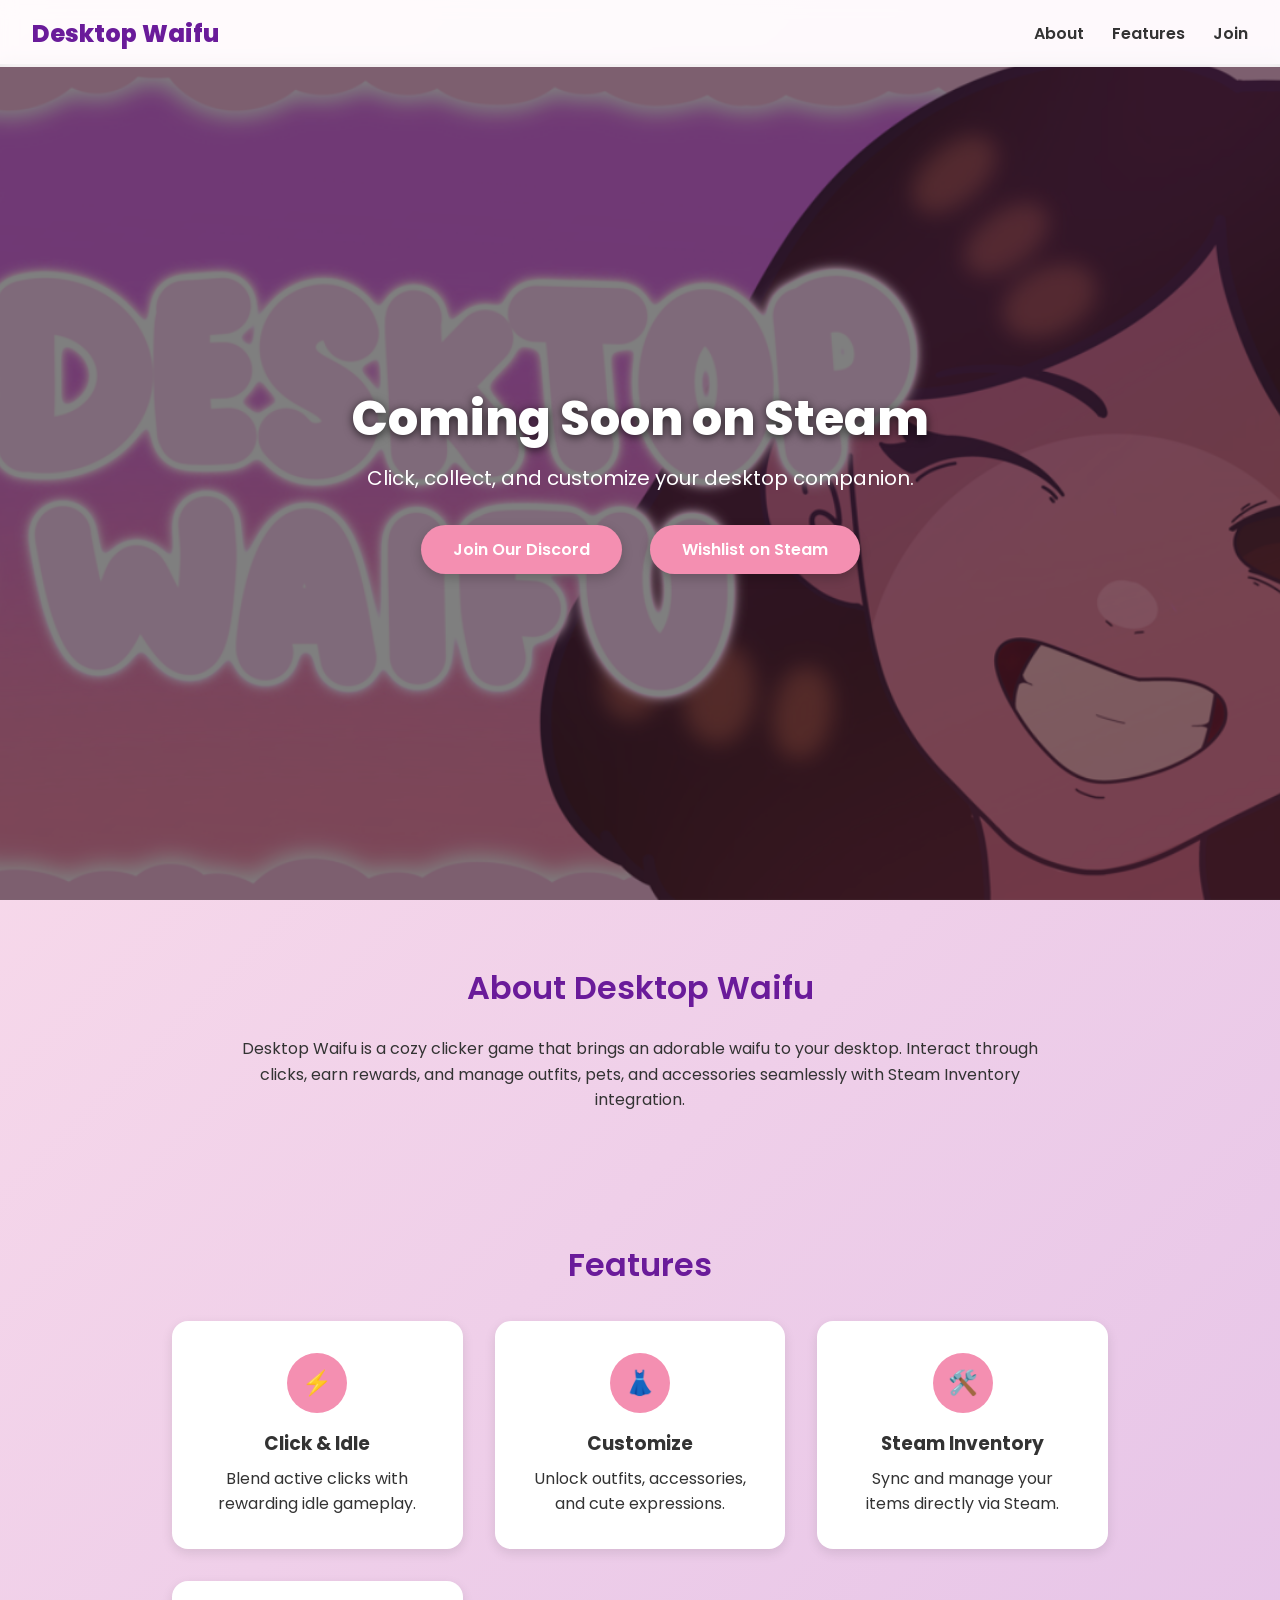
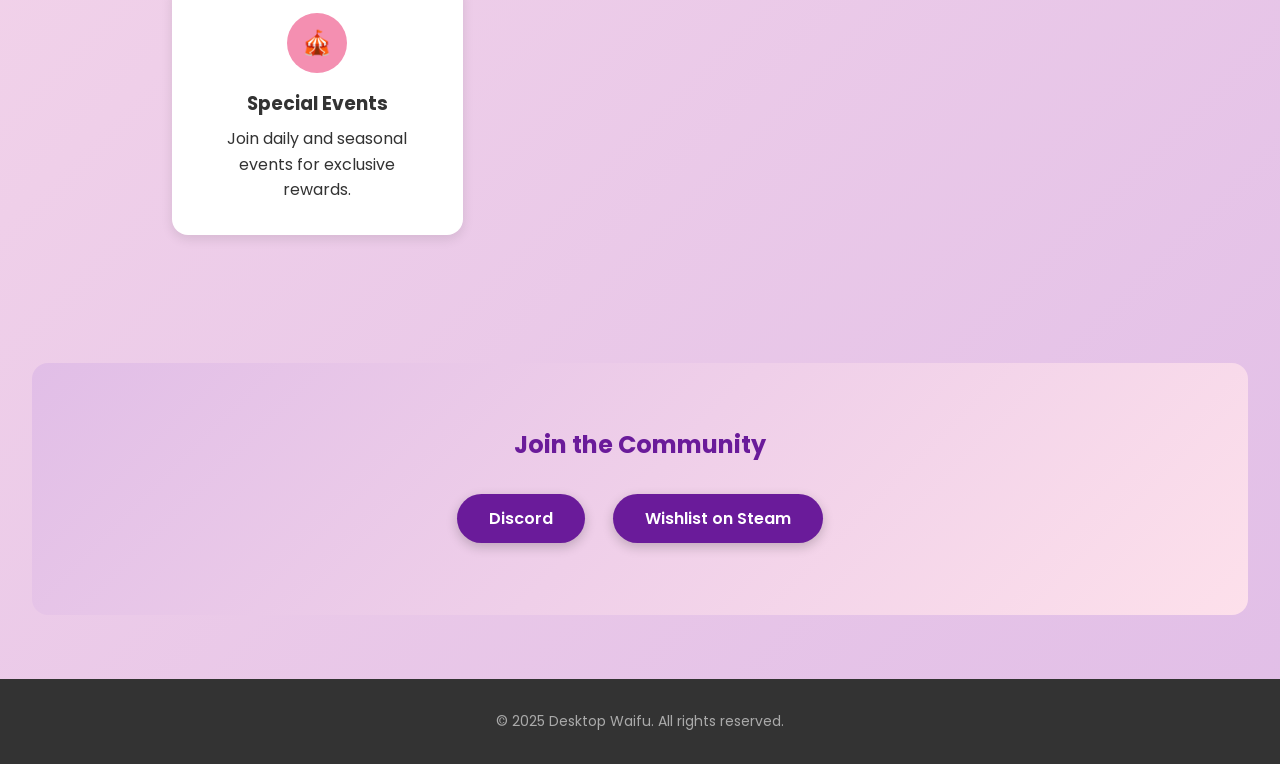
==== index.html @ dbea679c "ComingSoon" ====
<!DOCTYPE html>
<html lang="en">
<head>
  <meta charset="UTF-8">
  <meta name="viewport" content="width=device-width, initial-scale=1.0">
  <title>Desktop Waifu — Coming Soon on Steam</title>
  <link href="https://fonts.googleapis.com/css2?family=Poppins:wght@300;400;600;800&display=swap" rel="stylesheet">
  <style>
    :root {
      --color-primary: #f48fb1;
      --color-secondary: #6a1b9a;
      --color-light: #ffffff;
      --color-dark: #333333;
      --font-heading: 'Poppins', sans-serif;
      --font-body: 'Poppins', sans-serif;
    }
    * { margin: 0; padding: 0; box-sizing: border-box; }
    body {
      font-family: var(--font-body);
      color: var(--color-dark);
      background: linear-gradient(135deg, #fde0eb, #e1bee7);
    }
    a { text-decoration: none; }
    /* Header/Nav */
    header {
      position: fixed;
      top: 0;
      width: 100%;
      display: flex;
      justify-content: space-between;
      align-items: center;
      padding: 1rem 2rem;
      background: rgba(255,255,255,0.85);
      backdrop-filter: blur(8px);
      z-index: 1000;
    }
    .logo {
      font-family: var(--font-heading);
      font-weight: 800;
      font-size: 1.5rem;
      color: var(--color-secondary);
    }
    nav a {
      margin-left: 1.5rem;
      font-weight: 600;
      color: var(--color-dark);
      transition: color 0.2s;
    }
    nav a:hover { color: var(--color-primary); }
    /* Hero */
    .hero {
      background: url('assets/Main capsule.PNG') center/cover no-repeat;
      height: calc(100vh - 64px);
      margin-top: 64px;
      display: flex;
      align-items: center;
      justify-content: center;
      position: relative;
      text-align: center;
      color: var(--color-light);
    }
    .hero::after {
      content: '';
      position: absolute;
      top: 0; left: 0;
      width: 100%; height: 100%;
      background: rgba(0,0,0,0.5);
    }
    .hero-content {
      position: relative;
      z-index: 1;
      max-width: 800px;
      padding: 0 1rem;
    }
    .hero-content h1 {
      font-family: var(--font-heading);
      font-weight: 800;
      font-size: 3rem;
      margin-bottom: 0.5rem;
      text-shadow: 0 2px 10px rgba(0,0,0,0.7);
    }
    .hero-content p {
      font-size: 1.25rem;
      margin-bottom: 1.5rem;
    }
    .btn {
      display: inline-block;
      margin: 0.5rem 0.75rem;
      padding: 0.75rem 2rem;
      font-size: 1rem;
      font-weight: 600;
      border-radius: 50px;
      background: var(--color-primary);
      color: var(--color-light);
      box-shadow: 0 4px 12px rgba(0,0,0,0.2);
      transition: background 0.3s;
    }
    .btn:hover { background: var(--color-secondary); }
    /* Sections */
    .section {
      padding: 4rem 2rem;
      max-width: 1000px;
      margin: auto;
    }
    .section h2 {
      font-family: var(--font-heading);
      font-weight: 600;
      font-size: 2rem;
      margin-bottom: 1.5rem;
      color: var(--color-secondary);
      text-align: center;
    }
    .section p {
      font-size: 1rem;
      line-height: 1.6;
      text-align: center;
      max-width: 800px;
      margin: auto;
    }
    /* Features */
    .features {
      display: grid;
      grid-template-columns: repeat(auto-fit, minmax(250px, 1fr));
      gap: 2rem;
      margin-top: 2rem;
    }
    .feature {
      background: var(--color-light);
      border-radius: 1rem;
      padding: 2rem;
      box-shadow: 0 4px 12px rgba(0,0,0,0.1);
      text-align: center;
    }
    .feature-icon {
      width: 60px;
      height: 60px;
      background: var(--color-primary);
      border-radius: 50%;
      display: flex;
      align-items: center;
      justify-content: center;
      font-size: 1.5rem;
      color: var(--color-light);
      margin: 0 auto 1rem;
    }
    .feature h3 { margin-bottom: 0.5rem; }
    /* CTA Section */
    #join {
      background: linear-gradient(135deg, #e1bee7, #fde0eb);
      border-radius: 1rem;
      margin: 4rem 2rem;
      padding: 4rem 2rem;
      text-align: center;
    }
    #join h2 { color: var(--color-secondary); }
    #join .btn {
      background: var(--color-secondary);
      color: var(--color-light);
    }
    #join .btn:hover {
      background: var(--color-primary);
    }
    /* Footer */
    footer {
      background: var(--color-dark);
      color: #aaa;
      text-align: center;
      padding: 2rem 1rem;
      font-size: 0.875rem;
    }
    .social img {
      width: 32px;
      margin: 0 0.5rem;
      filter: brightness(0) invert(1);
      vertical-align: middle;
    }
    /* Responsive */
    @media(max-width: 768px) {
      .hero-content h1 { font-size: 2.5rem; }
      header { padding: 0.75rem 1rem; }
    }
  </style>
</head>
<body>
  <header>
    <div class="logo">Desktop Waifu</div>
    <nav>
      <a href="#about">About</a>
      <a href="#features">Features</a>
      <a href="#join">Join</a>
    </nav>
  </header>

  <section class="hero">
    <div class="hero-content">
      <h1>Coming Soon on Steam</h1>
      <p>Click, collect, and customize your desktop companion.</p>
      <a href="https://discord.gg/WWWEdJfEAM" target="_blank" class="btn">Join Our Discord</a>
      <a href="#" class="btn">Wishlist on Steam</a>
    </div>
  </section>

  <section id="about" class="section">
    <h2>About Desktop Waifu</h2>
    <p>Desktop Waifu is a cozy clicker game that brings an adorable waifu to your desktop. Interact through clicks, earn rewards, and manage outfits, pets, and accessories seamlessly with Steam Inventory integration.</p>
  </section>

  <section id="features" class="section">
    <h2>Features</h2>
    <div class="features">
      <div class="feature">
        <div class="feature-icon">⚡</div>
        <h3>Click & Idle</h3>
        <p>Blend active clicks with rewarding idle gameplay.</p>
      </div>
      <div class="feature">
        <div class="feature-icon">👗</div>
        <h3>Customize</h3>
        <p>Unlock outfits, accessories, and cute expressions.</p>
      </div>
      <div class="feature">
        <div class="feature-icon">🛠️</div>
        <h3>Steam Inventory</h3>
        <p>Sync and manage your items directly via Steam.</p>
      </div>
      <div class="feature">
        <div class="feature-icon">🎪</div>
        <h3>Special Events</h3>
        <p>Join daily and seasonal events for exclusive rewards.</p>
      </div>
    </div>
  </section>

  <section id="join">
    <h2>Join the Community</h2>
    <div style="margin-top: 1.5rem;">
      <a href="https://discord.gg/WWWEdJfEAM" class="btn" target="_blank">Discord</a>
      <a href="#" class="btn">Wishlist on Steam</a>
    </div>
  </section>

  <footer>
    <div class="social">
    </div>
    <p>&copy; 2025 Desktop Waifu. All rights reserved.</p>
  </footer>
</body>
</html>
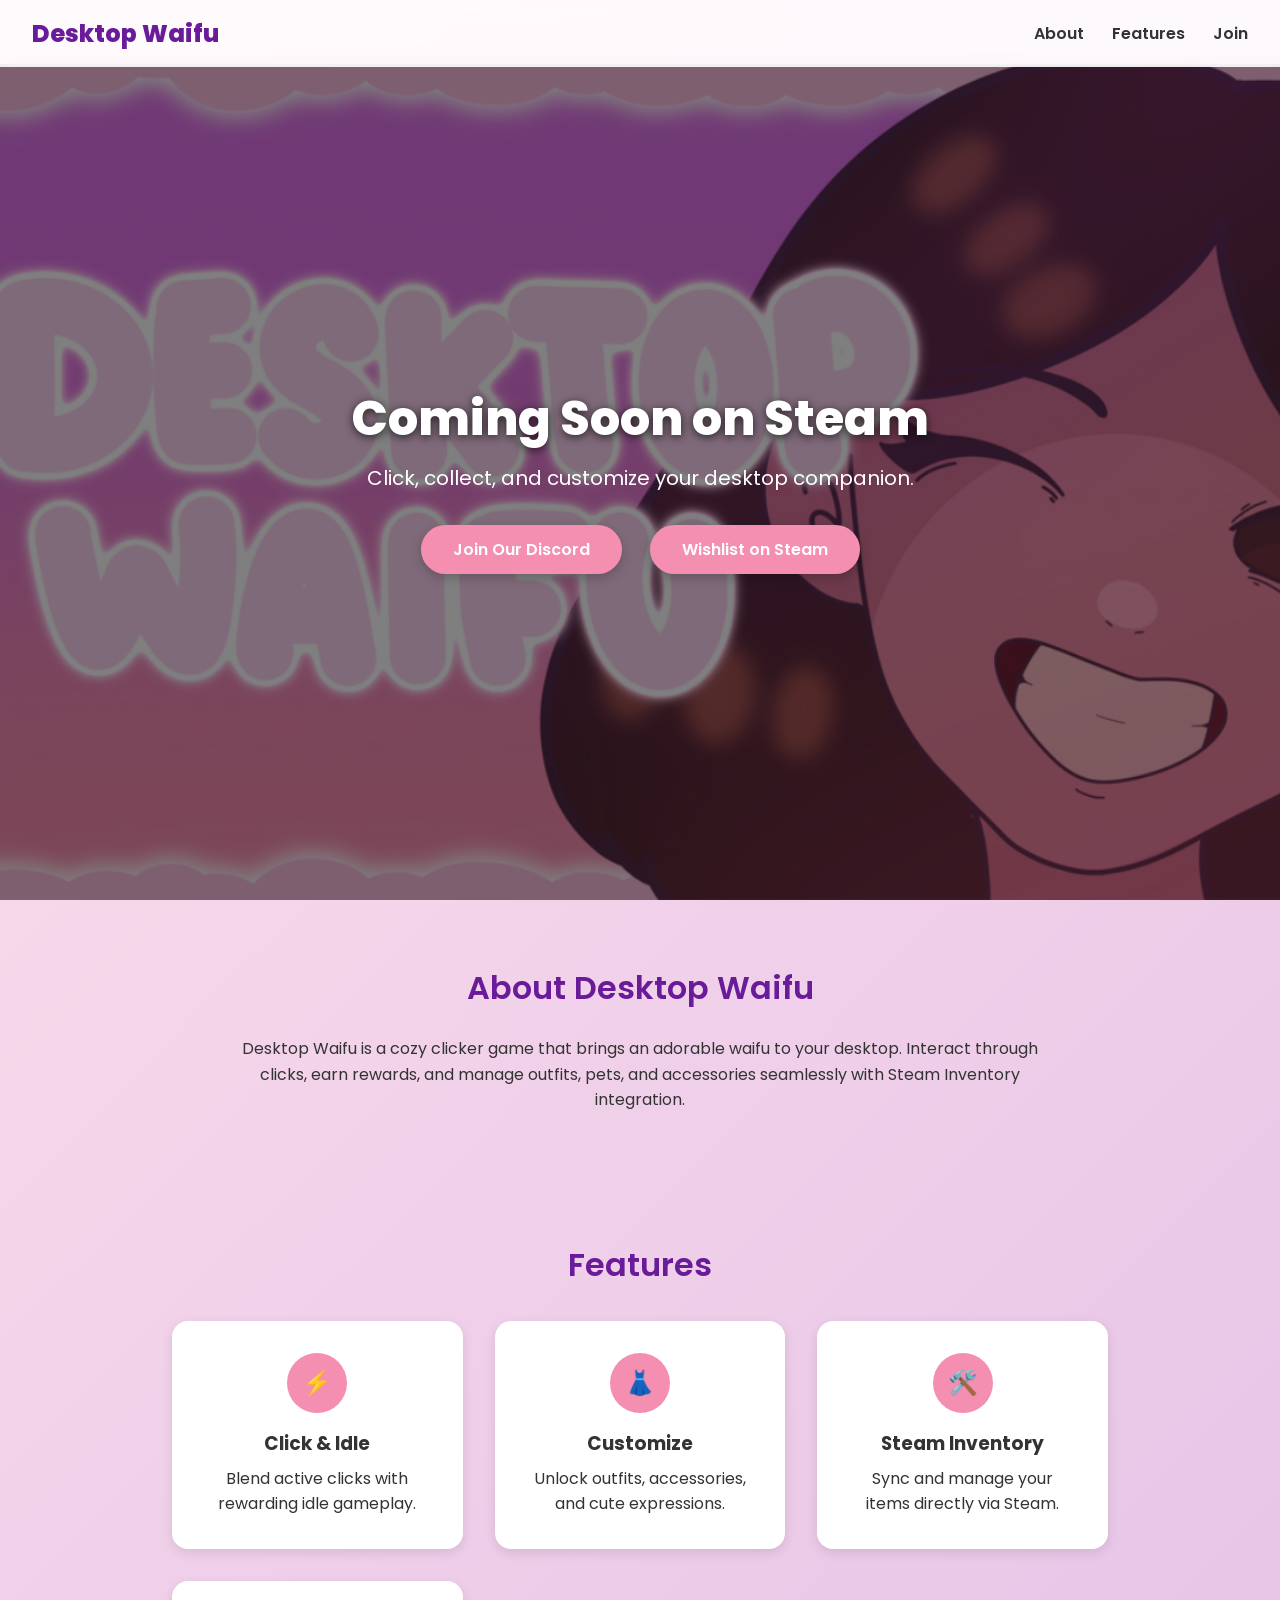
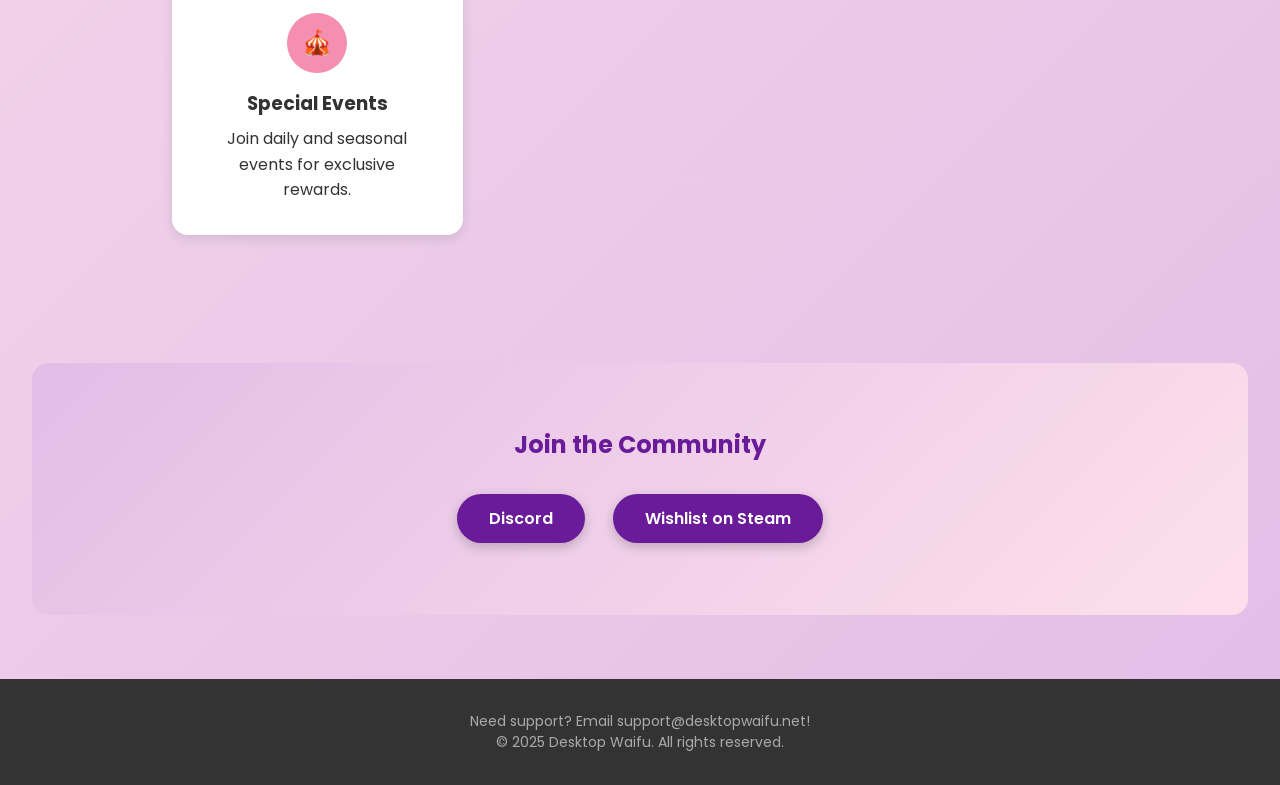
==== commit f1ec1274: "EmailAdded" ====
--- a/index.html
+++ b/index.html
@@ -242,6 +242,7 @@
   <footer>
     <div class="social">
     </div>
+    <p>Need support? Email support@desktopwaifu.net!</p>
     <p>&copy; 2025 Desktop Waifu. All rights reserved.</p>
   </footer>
 </body>
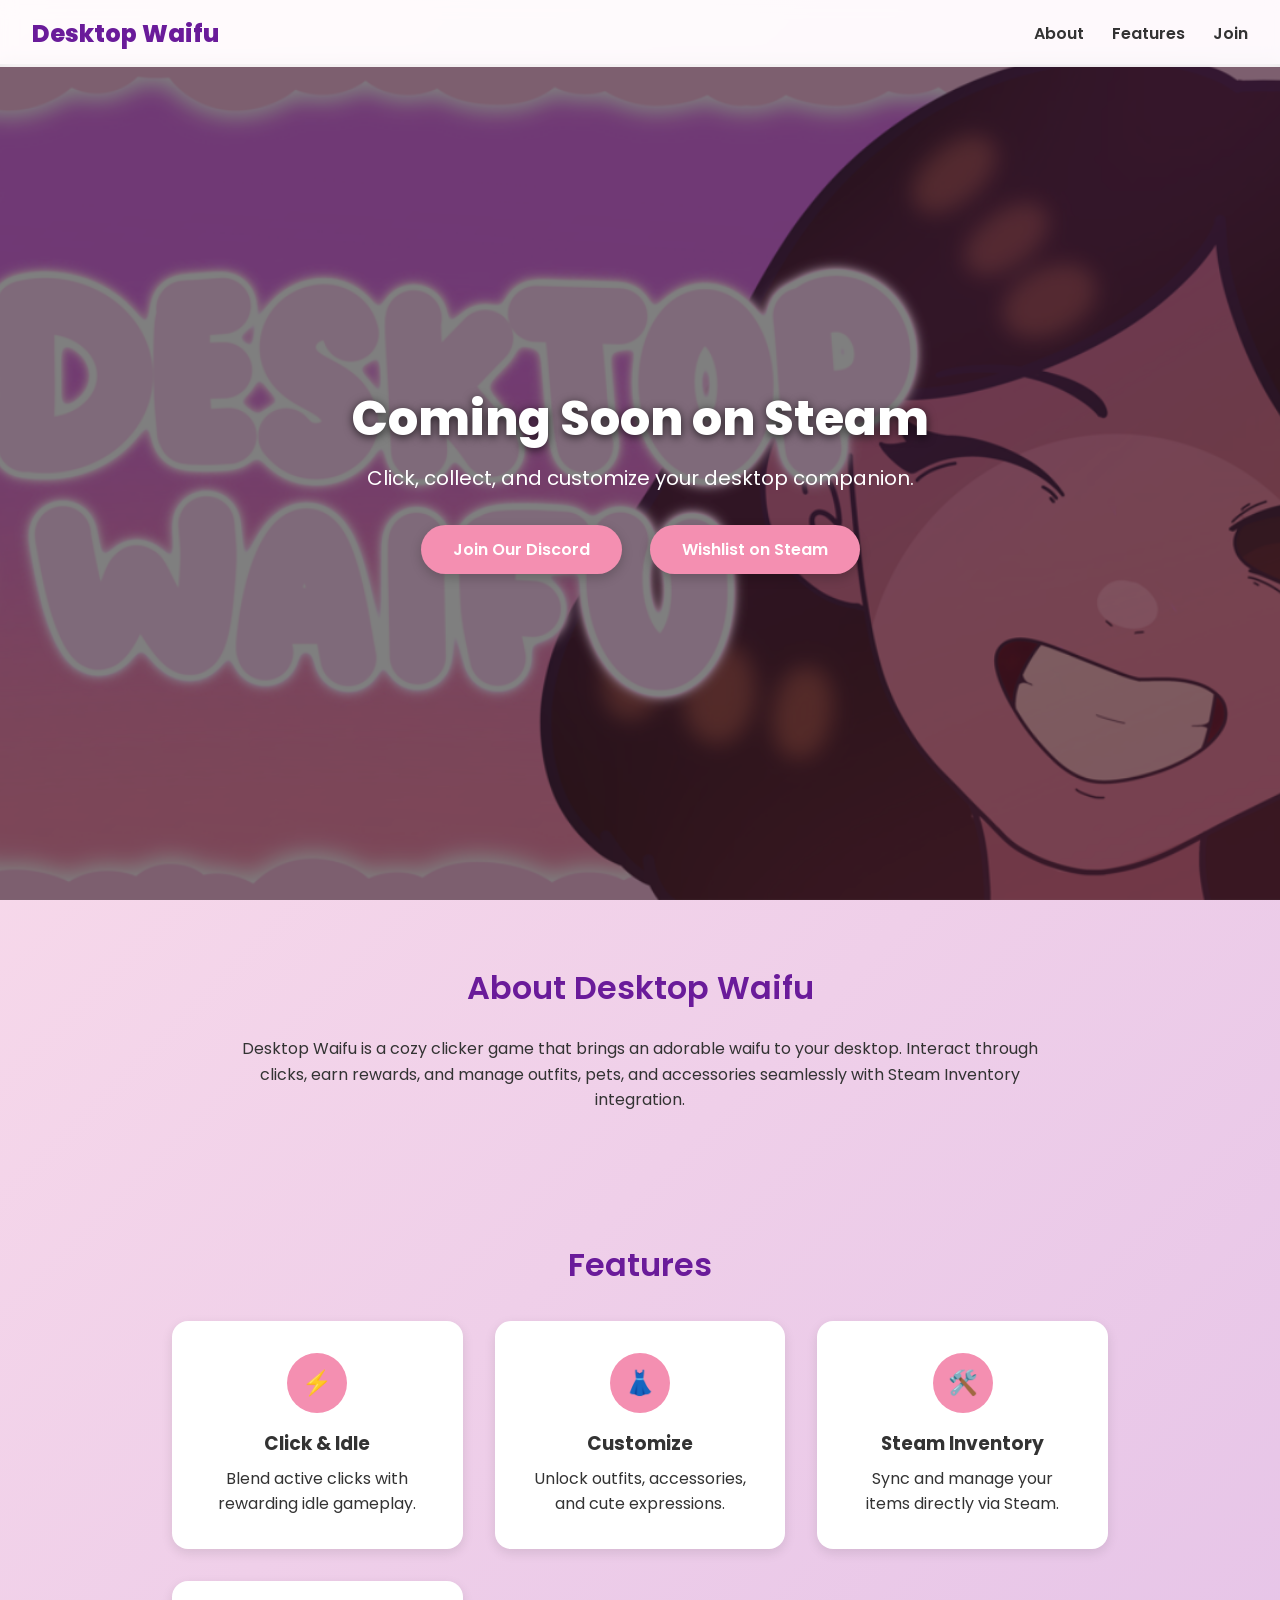
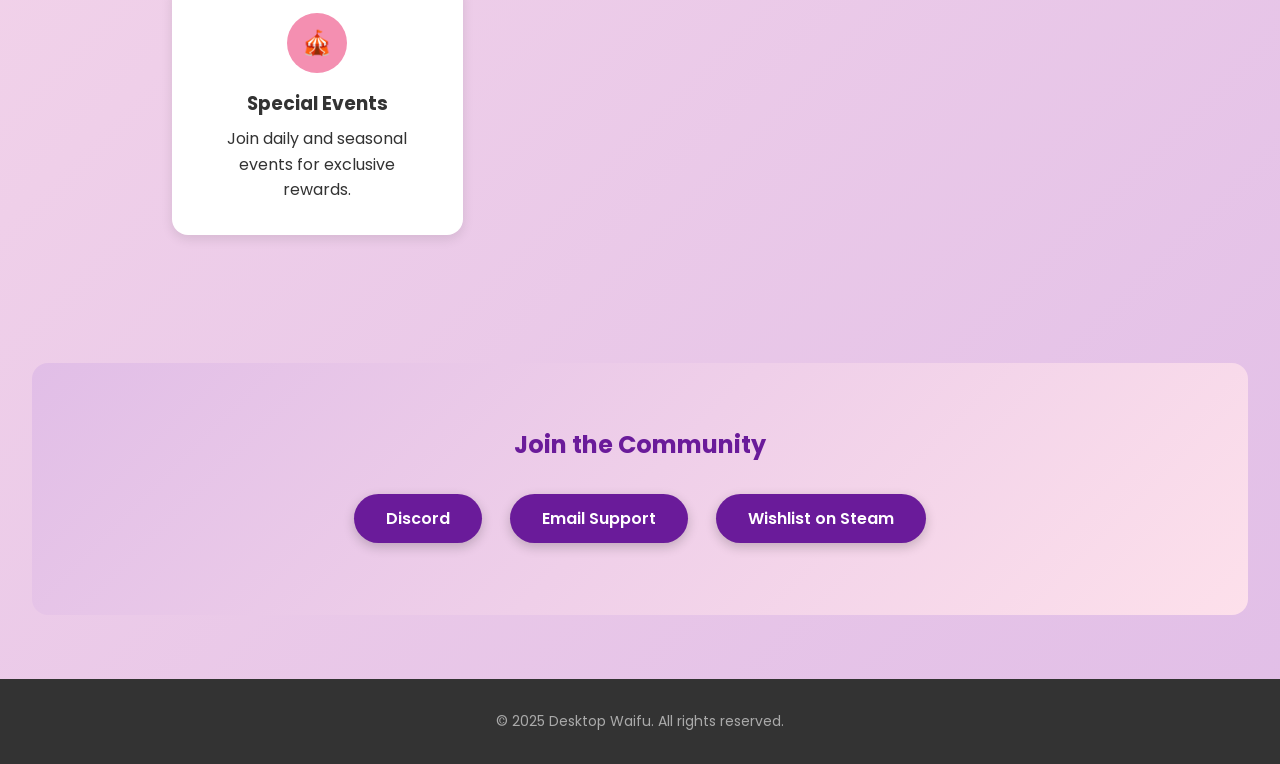
==== commit 724df8da: "Actual Email Support" ====
--- a/index.html
+++ b/index.html
@@ -235,6 +235,7 @@
     <h2>Join the Community</h2>
     <div style="margin-top: 1.5rem;">
       <a href="https://discord.gg/WWWEdJfEAM" class="btn" target="_blank">Discord</a>
+      <a href="mailto:support@desktopwaifu.net" class="btn">Email Support</a>
       <a href="#" class="btn">Wishlist on Steam</a>
     </div>
   </section>
@@ -242,7 +243,6 @@
   <footer>
     <div class="social">
     </div>
-    <p>Need support? Email support@desktopwaifu.net!</p>
     <p>&copy; 2025 Desktop Waifu. All rights reserved.</p>
   </footer>
 </body>
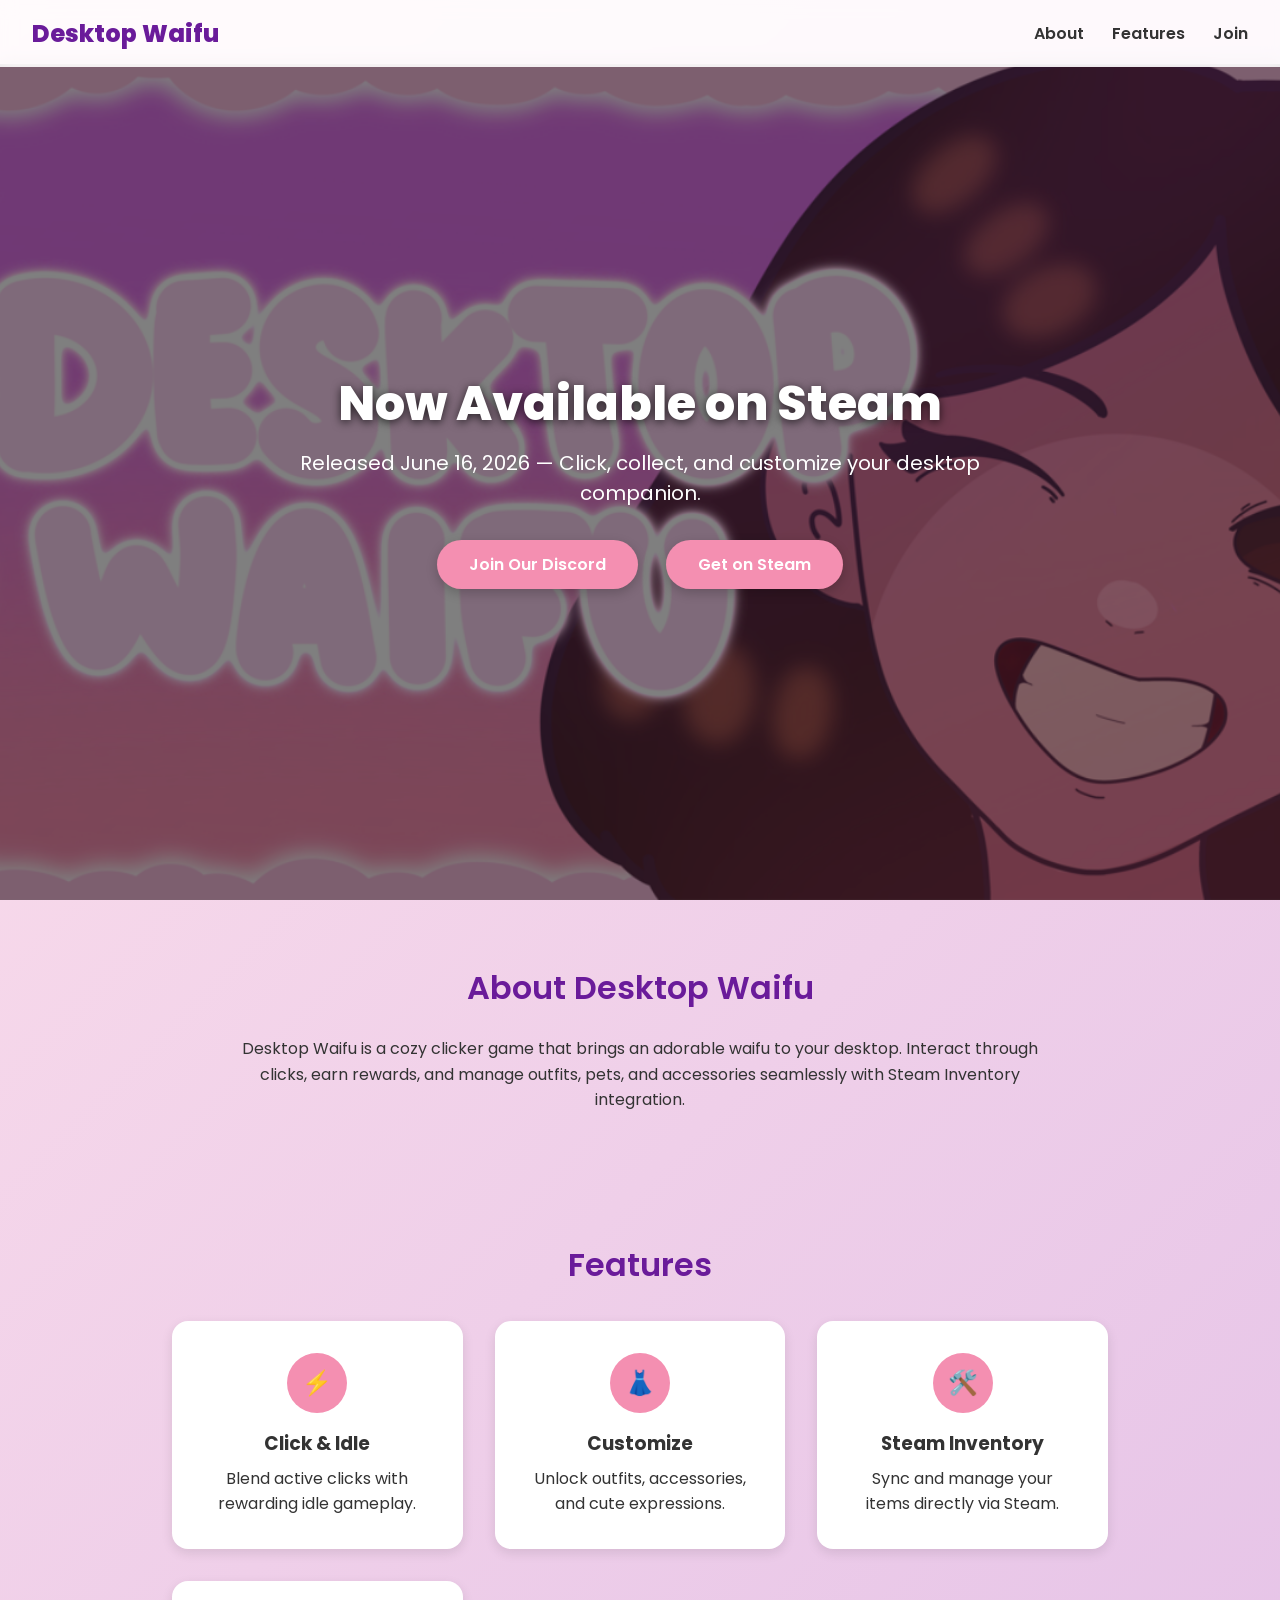
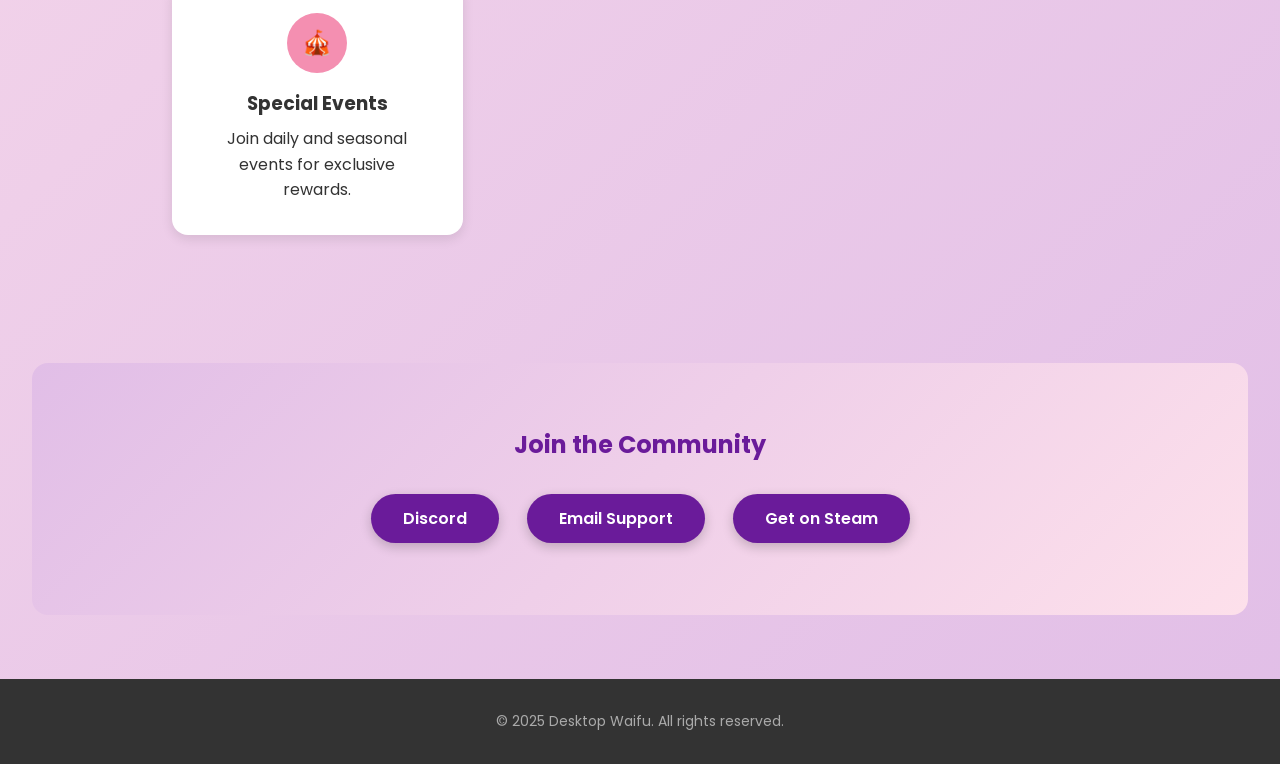
==== commit 4d24ec67: "Desktop Waifu Easter" ====
--- a/index.html
+++ b/index.html
@@ -3,7 +3,13 @@
 <head>
   <meta charset="UTF-8">
   <meta name="viewport" content="width=device-width, initial-scale=1.0">
-  <title>Desktop Waifu — Coming Soon on Steam</title>
+  <title>Desktop Waifu — Now on Steam</title>
+
+  <!-- favicon -->
+  <link rel="icon" href="assets/favicon.png" sizes="32x32" type="image/png">
+  <!-- fallback for older browsers -->
+  <link rel="shortcut icon" href="assets/favicon.png" type="image/png">
+
   <link href="https://fonts.googleapis.com/css2?family=Poppins:wght@300;400;600;800&display=swap" rel="stylesheet">
   <style>
     :root {
@@ -193,10 +199,10 @@
 
   <section class="hero">
     <div class="hero-content">
-      <h1>Coming Soon on Steam</h1>
-      <p>Click, collect, and customize your desktop companion.</p>
+      <h1>Now Available on Steam</h1>
+      <p>Released June 16, 2026 — Click, collect, and customize your desktop companion.</p>
       <a href="https://discord.gg/WWWEdJfEAM" target="_blank" class="btn">Join Our Discord</a>
-      <a href="#" class="btn">Wishlist on Steam</a>
+      <a href="https://store.steampowered.com/app/3702960/Desktop_Waifu/" class="btn">Get on Steam</a>
     </div>
   </section>
 
@@ -236,7 +242,7 @@
     <div style="margin-top: 1.5rem;">
       <a href="https://discord.gg/WWWEdJfEAM" class="btn" target="_blank">Discord</a>
       <a href="mailto:support@desktopwaifu.net" class="btn">Email Support</a>
-      <a href="#" class="btn">Wishlist on Steam</a>
+      <a href="https://store.steampowered.com/app/3702960/Desktop_Waifu/" class="btn">Get on Steam</a>
     </div>
   </section>
 
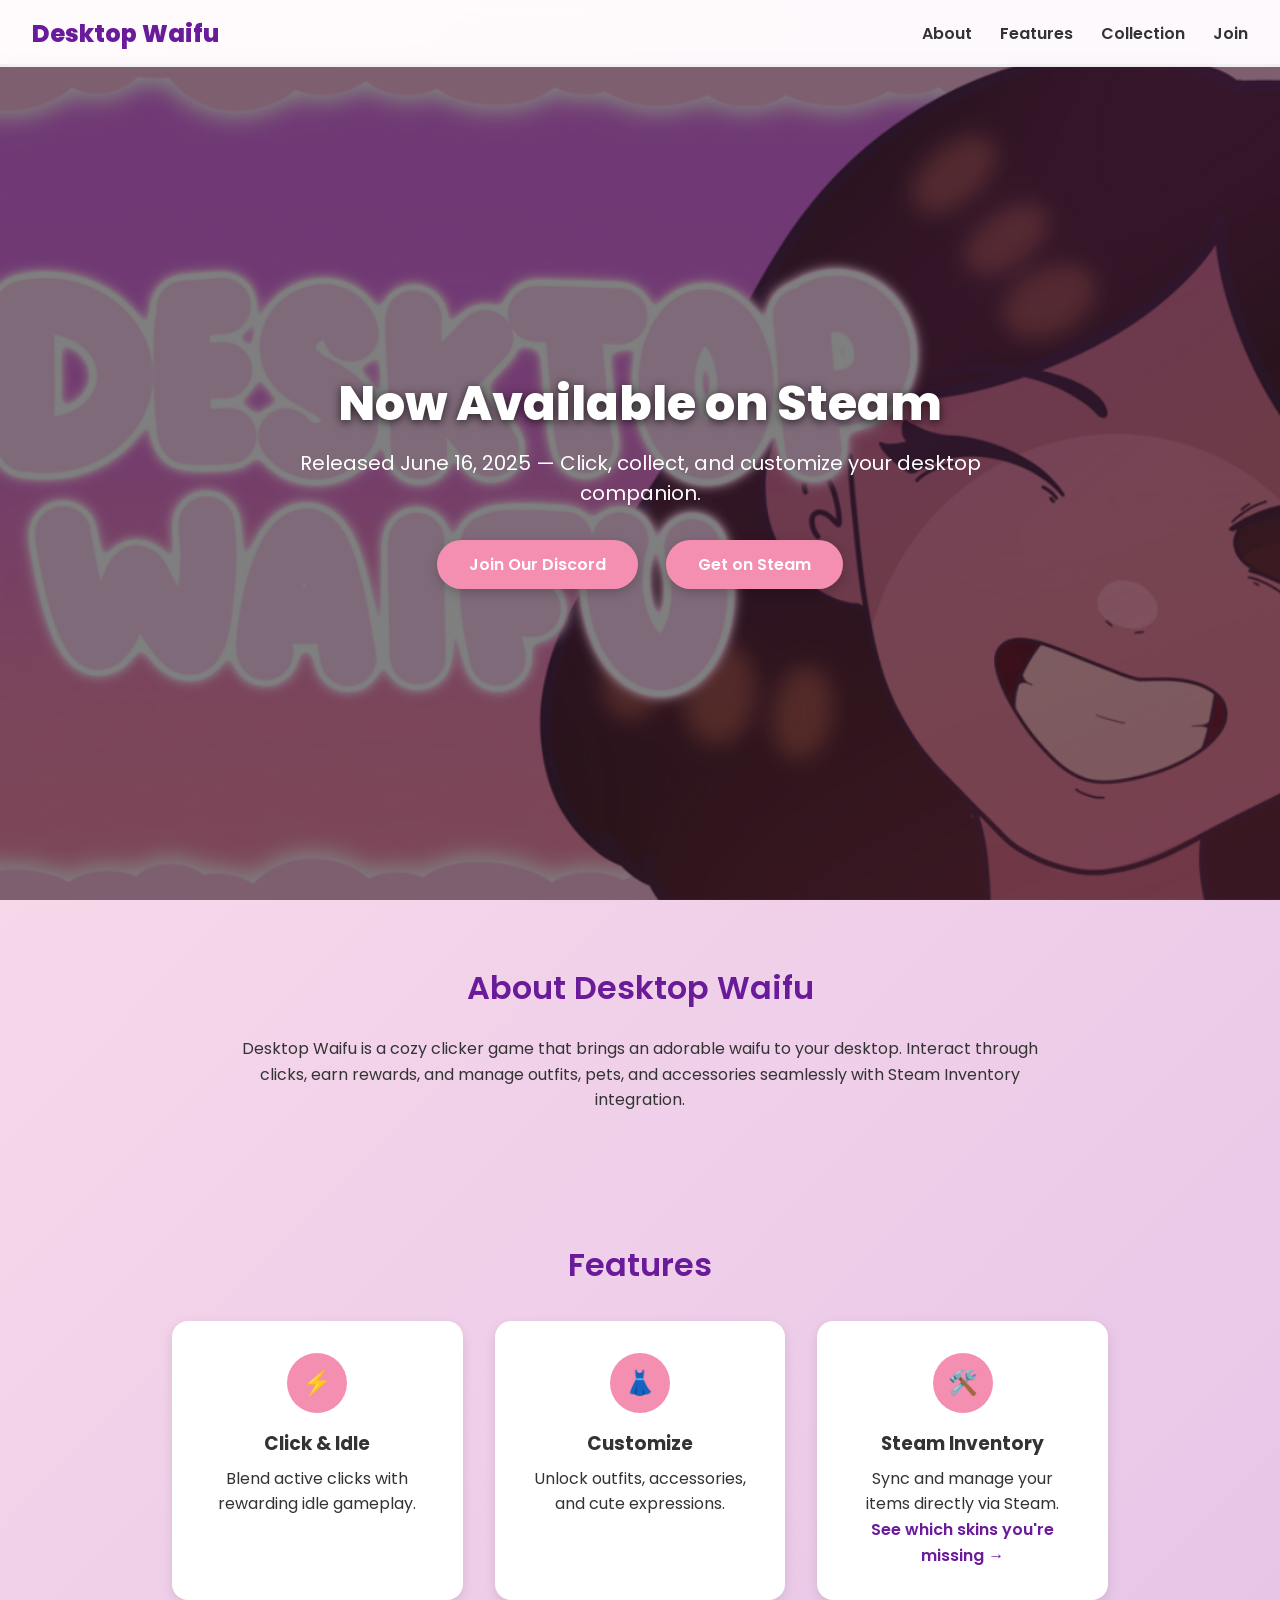
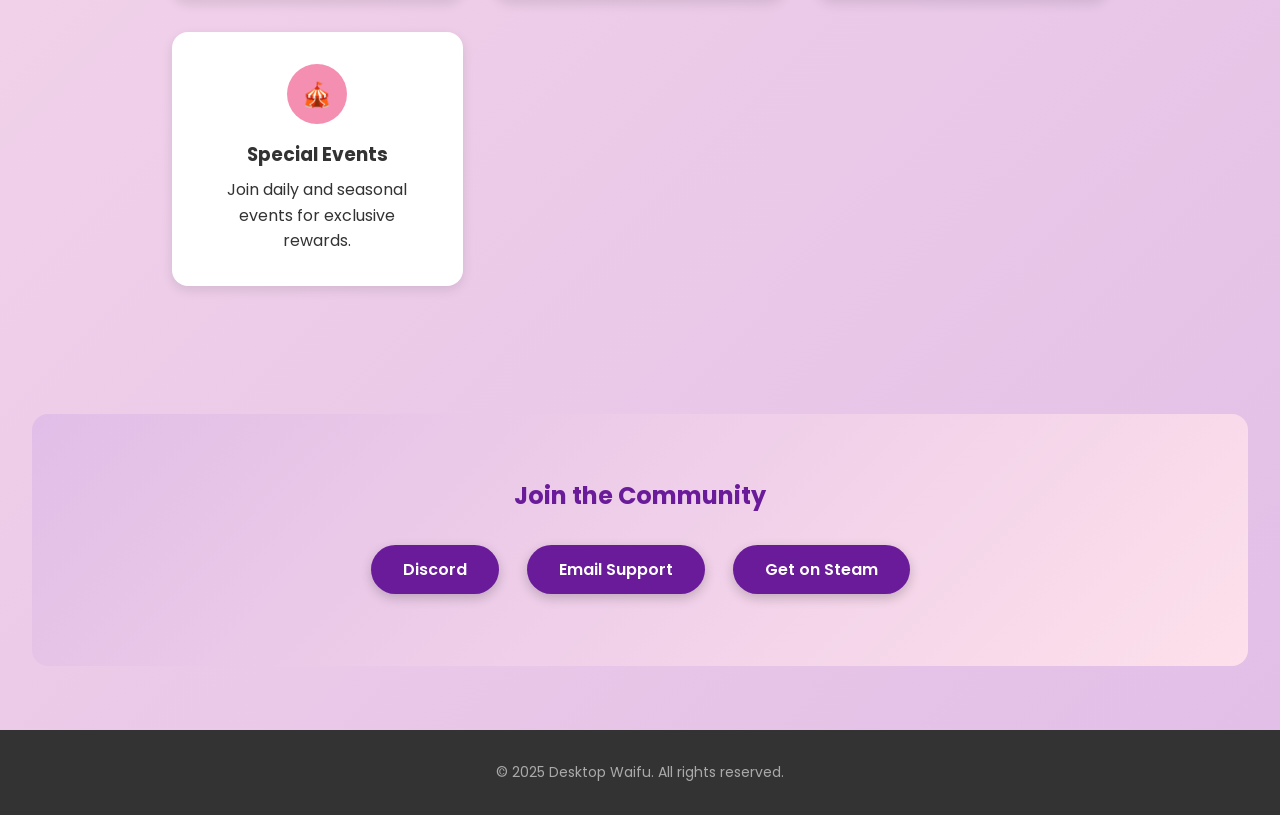
==== commit 3ab05b3b: "Website Testing" ====
--- a/index.html
+++ b/index.html
@@ -193,6 +193,7 @@
     <nav>
       <a href="#about">About</a>
       <a href="#features">Features</a>
+      <a href="collection.html">Collection</a>
       <a href="#join">Join</a>
     </nav>
   </header>
@@ -200,7 +201,7 @@
   <section class="hero">
     <div class="hero-content">
       <h1>Now Available on Steam</h1>
-      <p>Released June 16, 2026 — Click, collect, and customize your desktop companion.</p>
+      <p>Released June 16, 2025 — Click, collect, and customize your desktop companion.</p>
       <a href="https://discord.gg/WWWEdJfEAM" target="_blank" class="btn">Join Our Discord</a>
       <a href="https://store.steampowered.com/app/3702960/Desktop_Waifu/" class="btn">Get on Steam</a>
     </div>
@@ -227,7 +228,7 @@
       <div class="feature">
         <div class="feature-icon">🛠️</div>
         <h3>Steam Inventory</h3>
-        <p>Sync and manage your items directly via Steam.</p>
+        <p>Sync and manage your items directly via Steam. <a href="collection.html" style="color: var(--color-secondary); font-weight: 600;">See which skins you're missing →</a></p>
       </div>
       <div class="feature">
         <div class="feature-icon">🎪</div>
